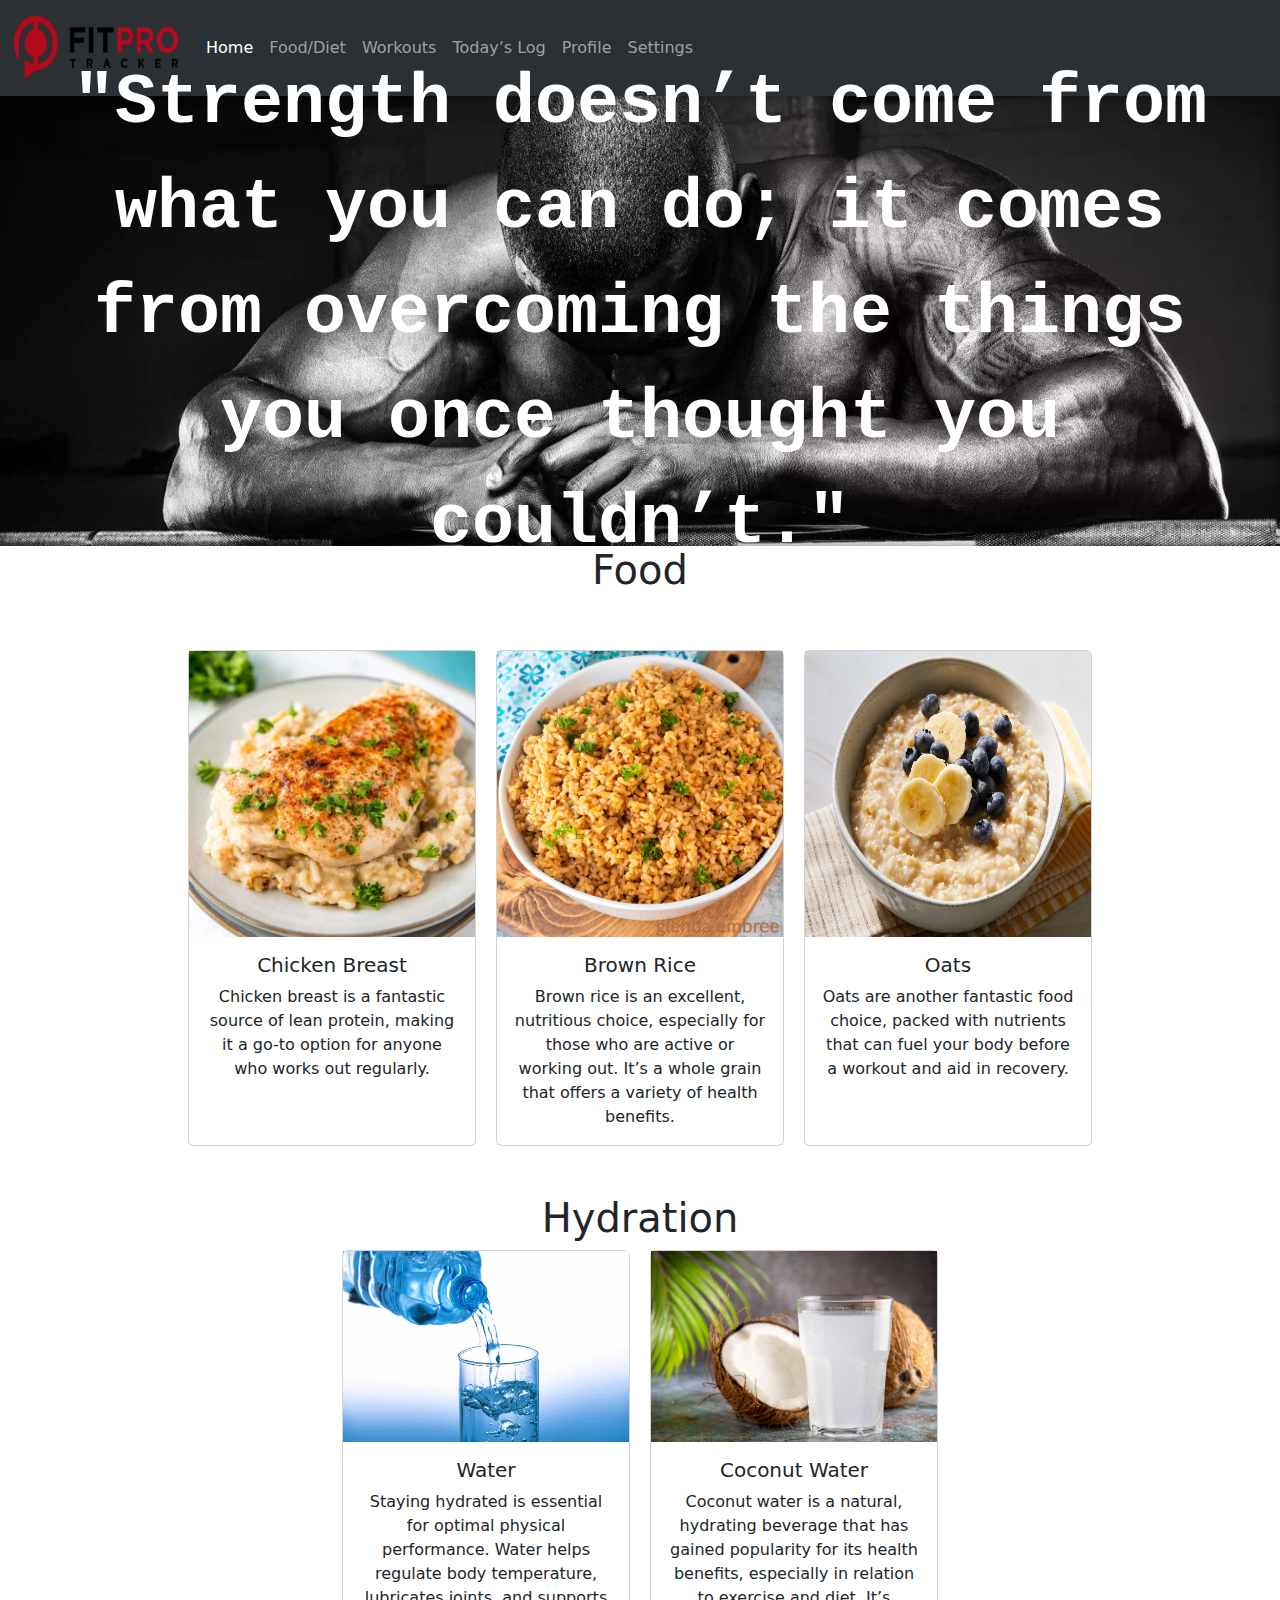
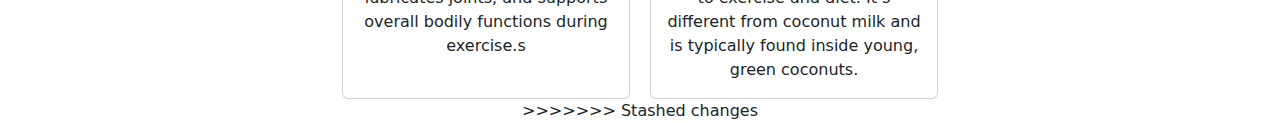
==== food.html @ 96aee72d "ledri food" ====
<!DOCTYPE html>
<html lang="en">
<head>
    <meta charset="UTF-8">
    <meta name="viewport" content="width=device-width, initial-scale=1.0">
    <title>Fitpro</title>
    <link rel="stylesheet" href="css/index.css">
    <link href="https://cdn.jsdelivr.net/npm/bootstrap@5.3.3/dist/css/bootstrap.min.css" rel="stylesheet" integrity="sha384-QWTKZyjpPEjISv5WaRU9OFeRpok6YctnYmDr5pNlyT2bRjXh0JMhjY6hW+ALEwIH" crossorigin="anonymous">

</head>
<body>
    <nav class="navbar navbar-expand-lg bg-body-tertiary" data-bs-theme="dark">
        <div class="container-fluid">
          <a class="navbar-brand" href="#"><img src="foto/logo.png" alt="logo" width="170px" height="70px"></a>
          <button class="navbar-toggler" type="button" data-bs-toggle="collapse" data-bs-target="#navbarSupportedContent" aria-controls="navbarSupportedContent" aria-expanded="false" aria-label="Toggle navigation">
            <span class="navbar-toggler-icon"></span>
          </button>
          <div class="collapse navbar-collapse" id="navbarSupportedContent">
            <ul class="navbar-nav me-auto mb-2 mb-lg-0">
              <li class="nav-item">
                <a class="nav-link active" aria-current="page" href="index.html">Home</a>
              </li>
              <li class="nav-item">
                <a class="nav-link" href="food.html">Food/Diet</a>
              </li>
              <li class="nav-item">
                <a class="nav-link" href="workouts.html">Workouts</a>
              </li>
              <li class="nav-item">
                <a class="nav-link" href="todays-log.html">Today’s Log</a>
              </li>
              <li class="nav-item">
                <a class="nav-link" href="profile.html">Profile</a>
              </li>
              <li class="nav-item">
                <a class="nav-link" href="settings.html">Settings</a>
              </li>
            </ul>
          </div>
        </div>
      </nav>

      <section class="hero">
        <p id="quote"></p>
      </section>

      <script src="js/index.js"></script>


      <div class="food" style="display: flex; justify-content: center; align-items: center; flex-direction: column; text-align: center;">
        <h1>Food</h1>
        <br><br>
        <div style="display: flex; justify-content: center; gap: 20px; flex-wrap: wrap;">
            <div class="card" style="width: 18rem;">
              <img src="foto/food1.jpg" alt="Chicken Breast">
              <div class="card-body">
                <h5 class="card-title">Chicken Breast</h5>
                <p class="card-text">Chicken breast is a fantastic source of lean protein, making it a go-to option for anyone who works out regularly.</p>
              </div>
            </div>
      
            <div class="card" style="width: 18rem;">
              <img src="foto/food2.jpg" alt="Brown Rice">
              <div class="card-body">
                <h5 class="card-title">Brown Rice</h5>
                <p class="card-text">Brown rice is an excellent, nutritious choice, especially for those who are active or working out. It’s a whole grain that offers a variety of health benefits.</p>
              </div>
            </div>
      
            <div class="card" style="width: 18rem;">
              <img src="foto/food3.jpg" alt="Oats" height="286px" width="286">
              <div class="card-body">
                <h5 class="card-title">Oats</h5>
                <p class="card-text">Oats are another fantastic food choice, packed with nutrients that can fuel your body before a workout and aid in recovery.</p>
              </div>
            </div>
        </div>
      
        <br><br>
        <h1>Hydration</h1>

        <div style="display: flex; justify-content: center; gap: 20px; flex-wrap: wrap;">
          <div class="card" style="width: 18rem;">
            <img src="foto/food4.jpg" alt="Water">
            <div class="card-body">
              <h5 class="card-title">Water</h5>
              <p class="card-text">Staying hydrated is essential for optimal physical performance. Water helps regulate body temperature, lubricates joints, and supports overall bodily functions during exercise.s</p>
            </div>
          </div>

          <div class="card" style="width: 18rem;">
            <img src="foto/food5.jpg" alt="Water">
            <div class="card-body">
              <h5 class="card-title">Coconut Water</h5>
              <p class="card-text">Coconut water is a natural, hydrating beverage that has gained popularity for its health benefits, especially in relation to exercise and diet. It’s different from coconut milk and is typically found inside young, green coconuts.</p>
              
            </div>
          </div>


      </div>
      



>>>>>>> Stashed changes
</body>
</html>

<script src="https://cdn.jsdelivr.net/npm/bootstrap@5.3.3/dist/js/bootstrap.bundle.min.js" integrity="sha384-YvpcrYf0tY3lHB60NNkmXc5s9fDVZLESaAA55NDzOxhy9GkcIdslK1eN7N6jIeHz" crossorigin="anonymous"></script>   
<script src="https://cdn.jsdelivr.net/npm/@popperjs/core@2.11.8/dist/umd/popper.min.js" integrity="sha384-I7E8VVD/ismYTF4hNIPjVp/Zjvgyol6VFvRkX/vR+Vc4jQkC+hVqc2pM8ODewa9r" crossorigin="anonymous"></script>
<script src="https://cdn.jsdelivr.net/npm/bootstrap@5.3.3/dist/js/bootstrap.min.js" integrity="sha384-0pUGZvbkm6XF6gxjEnlmuGrJXVbNuzT9qBBavbLwCsOGabYfZo0T0to5eqruptLy" crossorigin="anonymous"></script>
---- css/index.css ----
.hero {
    background: url('/foto/hero.jpg') no-repeat center center;
    background-attachment: fixed;
    background-size: cover;
    display: flex;
    flex-direction: column;
    justify-content: center;
    align-items: center;
    height: 50vh;
    color: white;
    text-align: center;
    padding: 5rem 1rem;
    position: relative;
    box-shadow: inset 0 0 15px rgba(0, 0, 0, 0.5);
  }

#quote{
    font-size: 70px;
    font-family: 'Courier New', Courier, monospace;
    font-weight: bold;
}
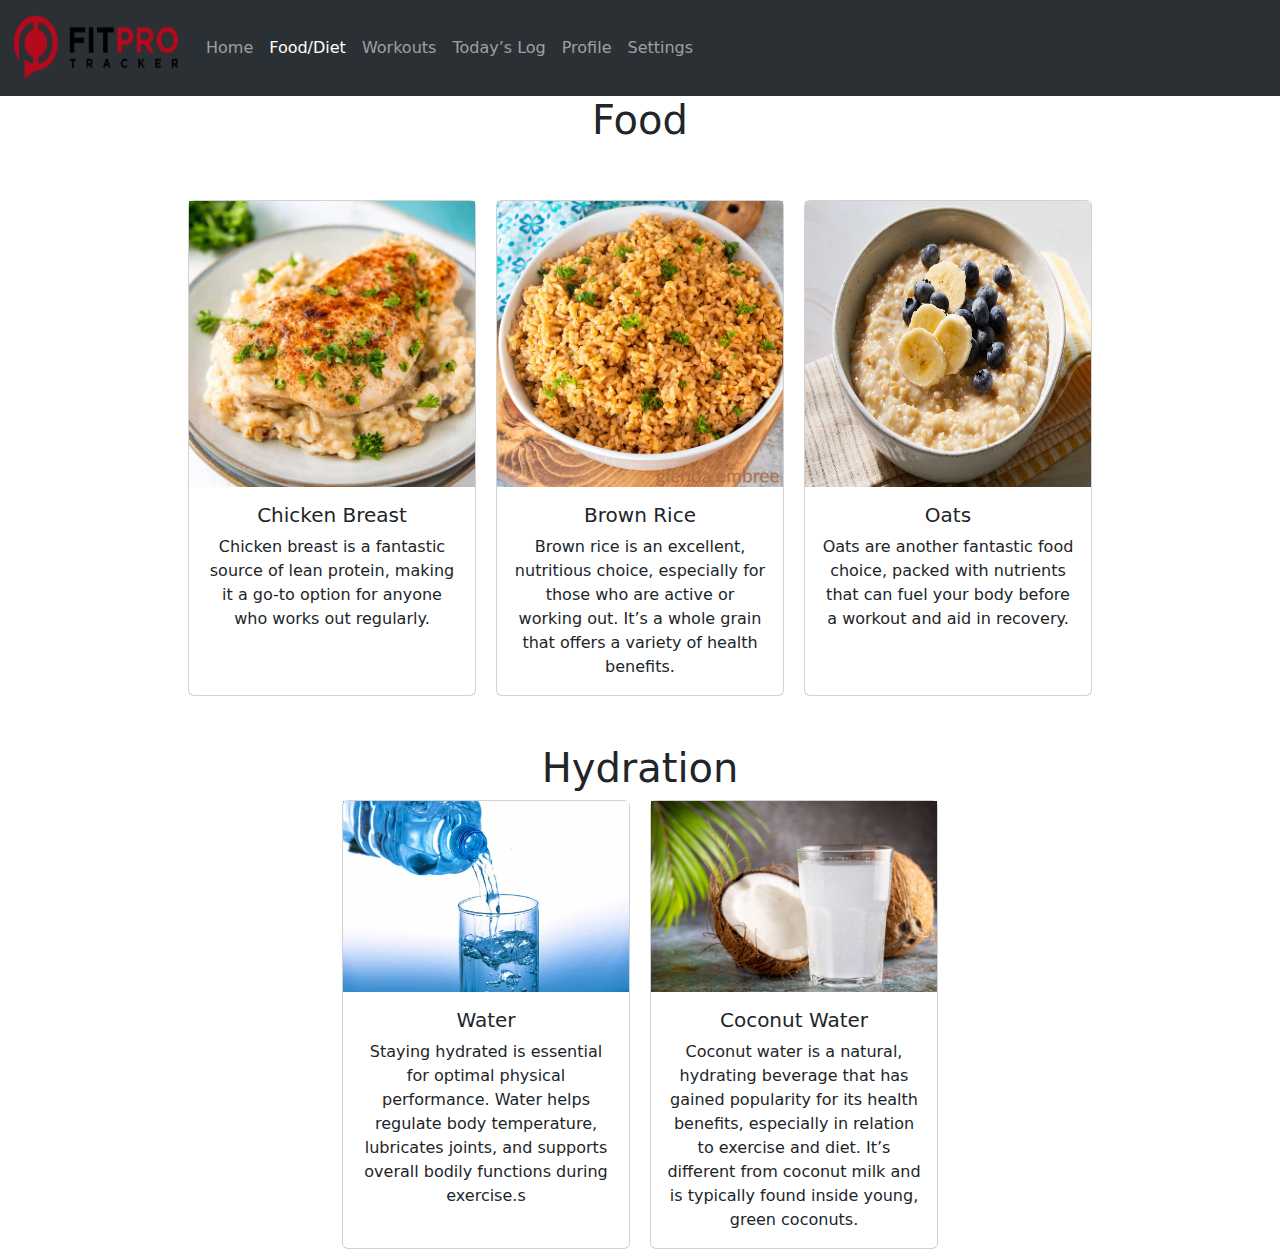
==== commit b8fafb6b: "riadi" ====
--- a/food.html
+++ b/food.html
@@ -18,10 +18,10 @@
           <div class="collapse navbar-collapse" id="navbarSupportedContent">
             <ul class="navbar-nav me-auto mb-2 mb-lg-0">
               <li class="nav-item">
-                <a class="nav-link active" aria-current="page" href="index.html">Home</a>
+                <a class="nav-link" aria-current="page" href="index.html">Home</a>
               </li>
               <li class="nav-item">
-                <a class="nav-link" href="food.html">Food/Diet</a>
+                <a class="nav-link active" href="food.html">Food/Diet</a>
               </li>
               <li class="nav-item">
                 <a class="nav-link" href="workouts.html">Workouts</a>
@@ -39,12 +39,6 @@
           </div>
         </div>
       </nav>
-
-      <section class="hero">
-        <p id="quote"></p>
-      </section>
-
-      <script src="js/index.js"></script>
 
 
       <div class="food" style="display: flex; justify-content: center; align-items: center; flex-direction: column; text-align: center;">
@@ -96,17 +90,11 @@
               
             </div>
           </div>
+      </div>
 
-
-      </div>
-      
-
-
-
->>>>>>> Stashed changes
 </body>
 </html>
 
 <script src="https://cdn.jsdelivr.net/npm/bootstrap@5.3.3/dist/js/bootstrap.bundle.min.js" integrity="sha384-YvpcrYf0tY3lHB60NNkmXc5s9fDVZLESaAA55NDzOxhy9GkcIdslK1eN7N6jIeHz" crossorigin="anonymous"></script>   
 <script src="https://cdn.jsdelivr.net/npm/@popperjs/core@2.11.8/dist/umd/popper.min.js" integrity="sha384-I7E8VVD/ismYTF4hNIPjVp/Zjvgyol6VFvRkX/vR+Vc4jQkC+hVqc2pM8ODewa9r" crossorigin="anonymous"></script>
-<script src="https://cdn.jsdelivr.net/npm/bootstrap@5.3.3/dist/js/bootstrap.min.js" integrity="sha384-0pUGZvbkm6XF6gxjEnlmuGrJXVbNuzT9qBBavbLwCsOGabYfZo0T0to5eqruptLy" crossorigin="anonymous"></script>+<script src="https://cdn.jsdelivr.net/npm/bootstrap@5.3.3/dist/js/bootstrap.min.js" integrity="sha384-0pUGZvbkm6XF6gxjEnlmuGrJXVbNuzT9qBBavbLwCsOGabYfZo0T0to5eqruptLy" crossorigin="anonymous"></script>
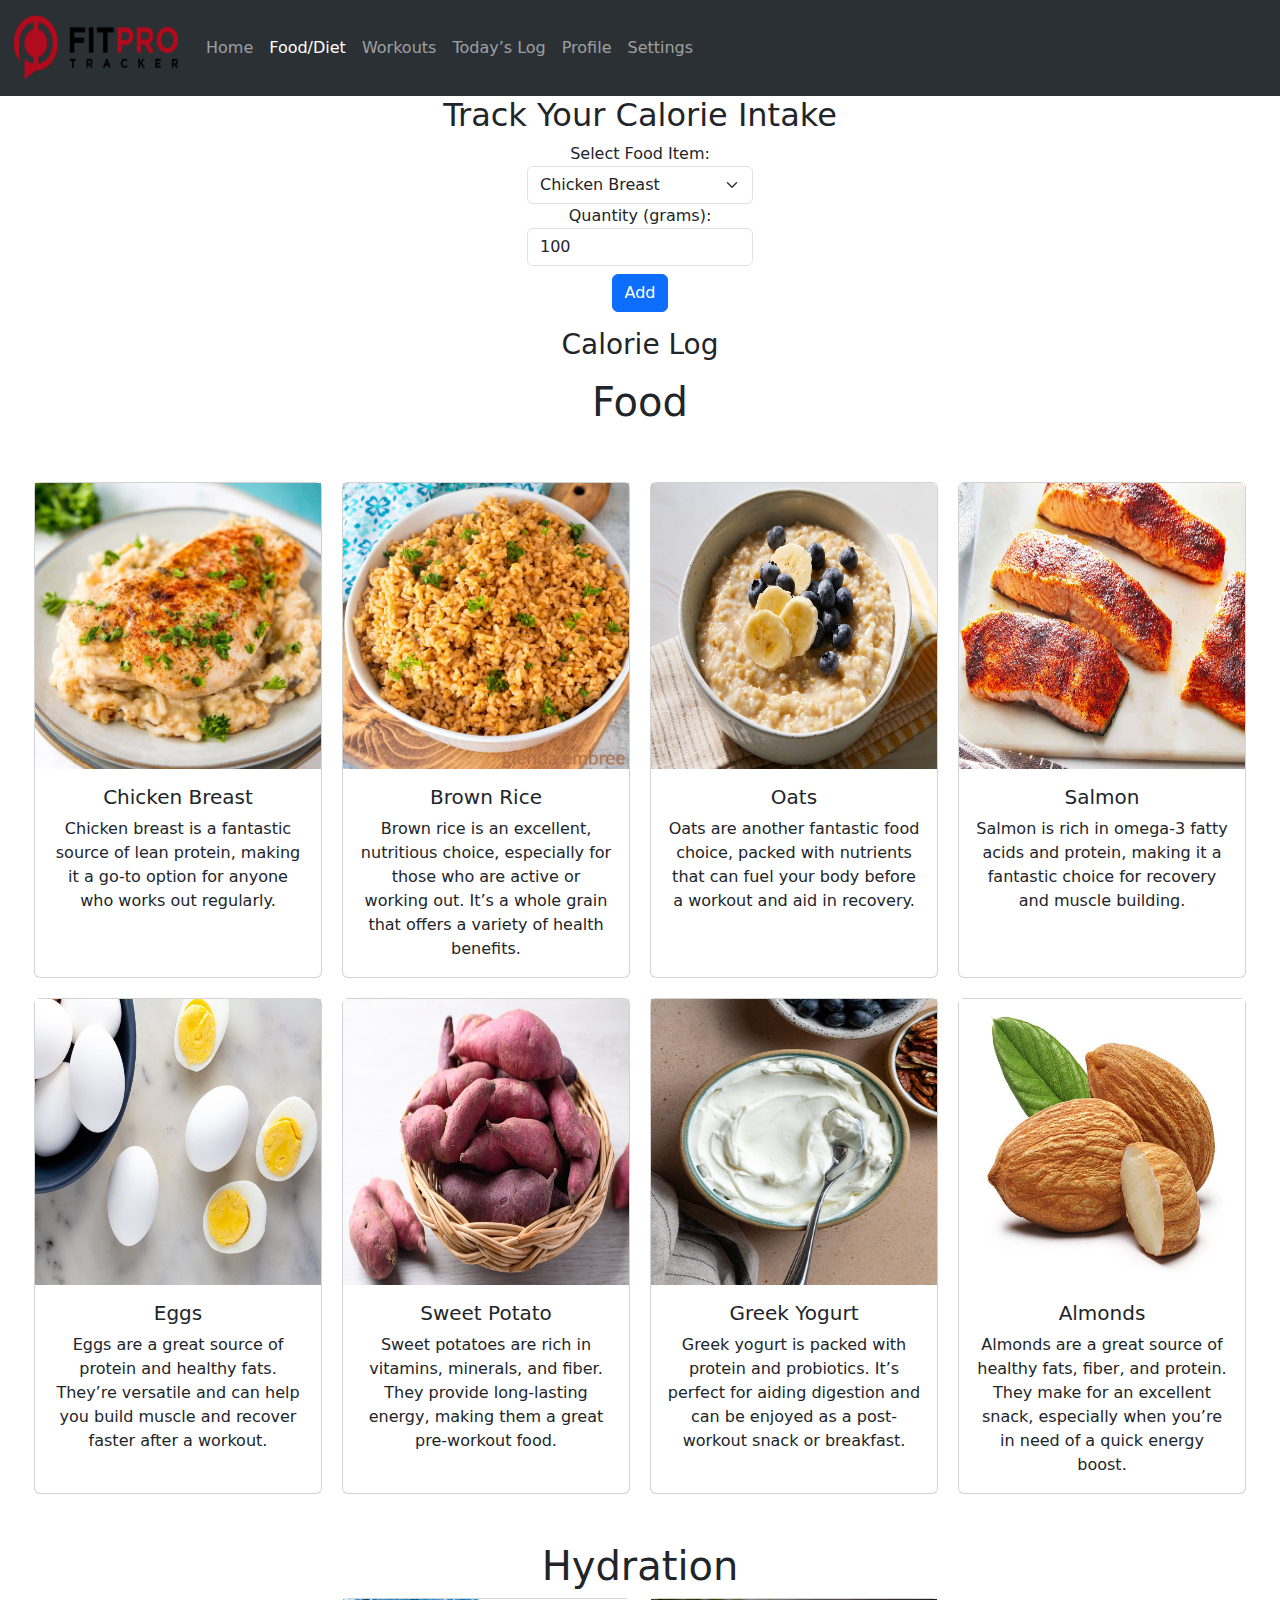
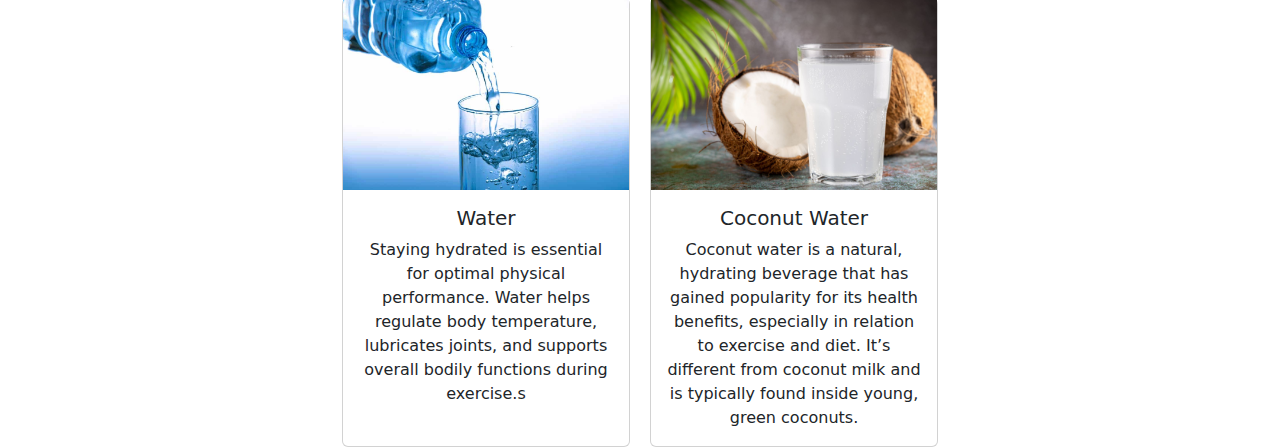
==== commit 22625749: "ledri food" ====
--- a/food.html
+++ b/food.html
@@ -40,6 +40,71 @@
         </div>
       </nav>
 
+<div class="calorie-form" style="display: flex; justify-content: center; align-items: center; flex-direction: column; text-align: center;">
+      <h2>Track Your Calorie Intake</h2>
+      <form id="calorie-form">
+          <label for="food-item">Select Food Item:</label>
+          <select id="food-item" class="form-select">
+              <option value="chicken-breast">Chicken Breast</option>
+              <option value="brown-rice">Brown Rice</option>
+              <option value="oats">Oats</option>
+              <option value="salmon">Salmon</option>
+              <option value="eggs">Eggs</option>
+              <option value="sweet-potato">Sweet Potato</option>
+              <option value="greek-yogurt">Greek Yogurt</option>
+              <option value="almonds">Almonds</option>
+          </select>
+      
+          <label for="quantity">Quantity (grams):</label>
+          <input type="number" id="quantity" class="form-control" min="1" value="100">
+      
+          <button type="button" onclick="addCalorieIntake()" class="btn btn-primary mt-2">Add</button>
+      </form>
+      
+      <div id="calories-log" class="mt-3">
+          <h3>Calorie Log</h3>
+          <ul id="log-list"></ul>
+      </div>
+      
+      <script>
+          function addCalorieIntake() {
+              let foodItem = document.getElementById('food-item').value;
+              let quantity = document.getElementById('quantity').value;
+      
+              
+              let calories = 0;
+              if (foodItem === 'chicken-breast') {
+                  calories = 165 * (quantity / 100);
+              } else if (foodItem === 'brown-rice') {
+                  calories = 111 * (quantity / 100);
+              } else if (foodItem === 'oats') {
+                  calories = 68 * (quantity / 100);
+              }
+              else if (foodItem === 'salmon') {
+                  calories = 180 * (quantity / 100);
+                  }
+                  else if (foodItem === 'eggs') {
+                      calories = 70 * (quantity / 100);
+                      }
+                      else if (foodItem === 'sweet-potato') {
+                          calories = 105 * (quantity / 100);
+                          }
+                          else if (foodItem === 'greek-yogurt') {
+                              calories = 40 * (quantity / 100);
+                              }
+                              else if (foodItem === 'almonds') {
+                                  calories = 280 * (quantity / 100);
+                                  }
+      
+              let logList = document.getElementById('log-list');
+              let newLogItem = document.createElement('li');
+              newLogItem.textContent = `${foodItem.charAt(0).toUpperCase() + foodItem.slice(1)} - ${quantity}g - ${calories.toFixed(2)} calories`;
+              logList.appendChild(newLogItem);
+          }
+      </script>
+           
+    </div>
+      
 
       <div class="food" style="display: flex; justify-content: center; align-items: center; flex-direction: column; text-align: center;">
         <h1>Food</h1>
@@ -67,6 +132,46 @@
                 <h5 class="card-title">Oats</h5>
                 <p class="card-text">Oats are another fantastic food choice, packed with nutrients that can fuel your body before a workout and aid in recovery.</p>
               </div>
+            </div>
+
+            <div class="card" style="width: 18rem;">
+                <img src="foto/food6.jpg" alt="Salmon" height="286px" width="286">
+                <div class="card-body">
+                    <h5 class="card-title">Salmon</h5>
+                    <p class="card-text">Salmon is rich in omega-3 fatty acids and protein, making it a fantastic choice for recovery and muscle building.</p>
+                </div>
+            </div>
+
+            <div class="card" style="width: 18rem;">
+                <img src="foto/food7.jpg" alt="Eggs" height="286px" width="286">
+                <div class="card-body">
+                    <h5 class="card-title">Eggs</h5>
+                    <p class="card-text">Eggs are a great source of protein and healthy fats. They’re versatile and can help you build muscle and recover faster after a workout.</p>
+                </div>
+            </div>
+        
+            <div class="card" style="width: 18rem;">
+                <img src="foto/food8.jpg" alt="Sweet Potato" height="286px" width="286">
+                <div class="card-body">
+                    <h5 class="card-title">Sweet Potato</h5>
+                    <p class="card-text">Sweet potatoes are rich in vitamins, minerals, and fiber. They provide long-lasting energy, making them a great pre-workout food.</p>
+                </div>
+            </div>
+        
+            <div class="card" style="width: 18rem;">
+                <img src="foto/food9.jpg" alt="Greek Yogurt" height="286px" width="286">
+                <div class="card-body">
+                    <h5 class="card-title">Greek Yogurt</h5>
+                    <p class="card-text">Greek yogurt is packed with protein and probiotics. It’s perfect for aiding digestion and can be enjoyed as a post-workout snack or breakfast.</p>
+                </div>
+            </div>
+        
+            <div class="card" style="width: 18rem;">
+                <img src="foto/food10.jpg" alt="Almonds" height="286px" width="286">
+                <div class="card-body">
+                    <h5 class="card-title">Almonds</h5>
+                    <p class="card-text">Almonds are a great source of healthy fats, fiber, and protein. They make for an excellent snack, especially when you’re in need of a quick energy boost.</p>
+                </div>
             </div>
         </div>
       
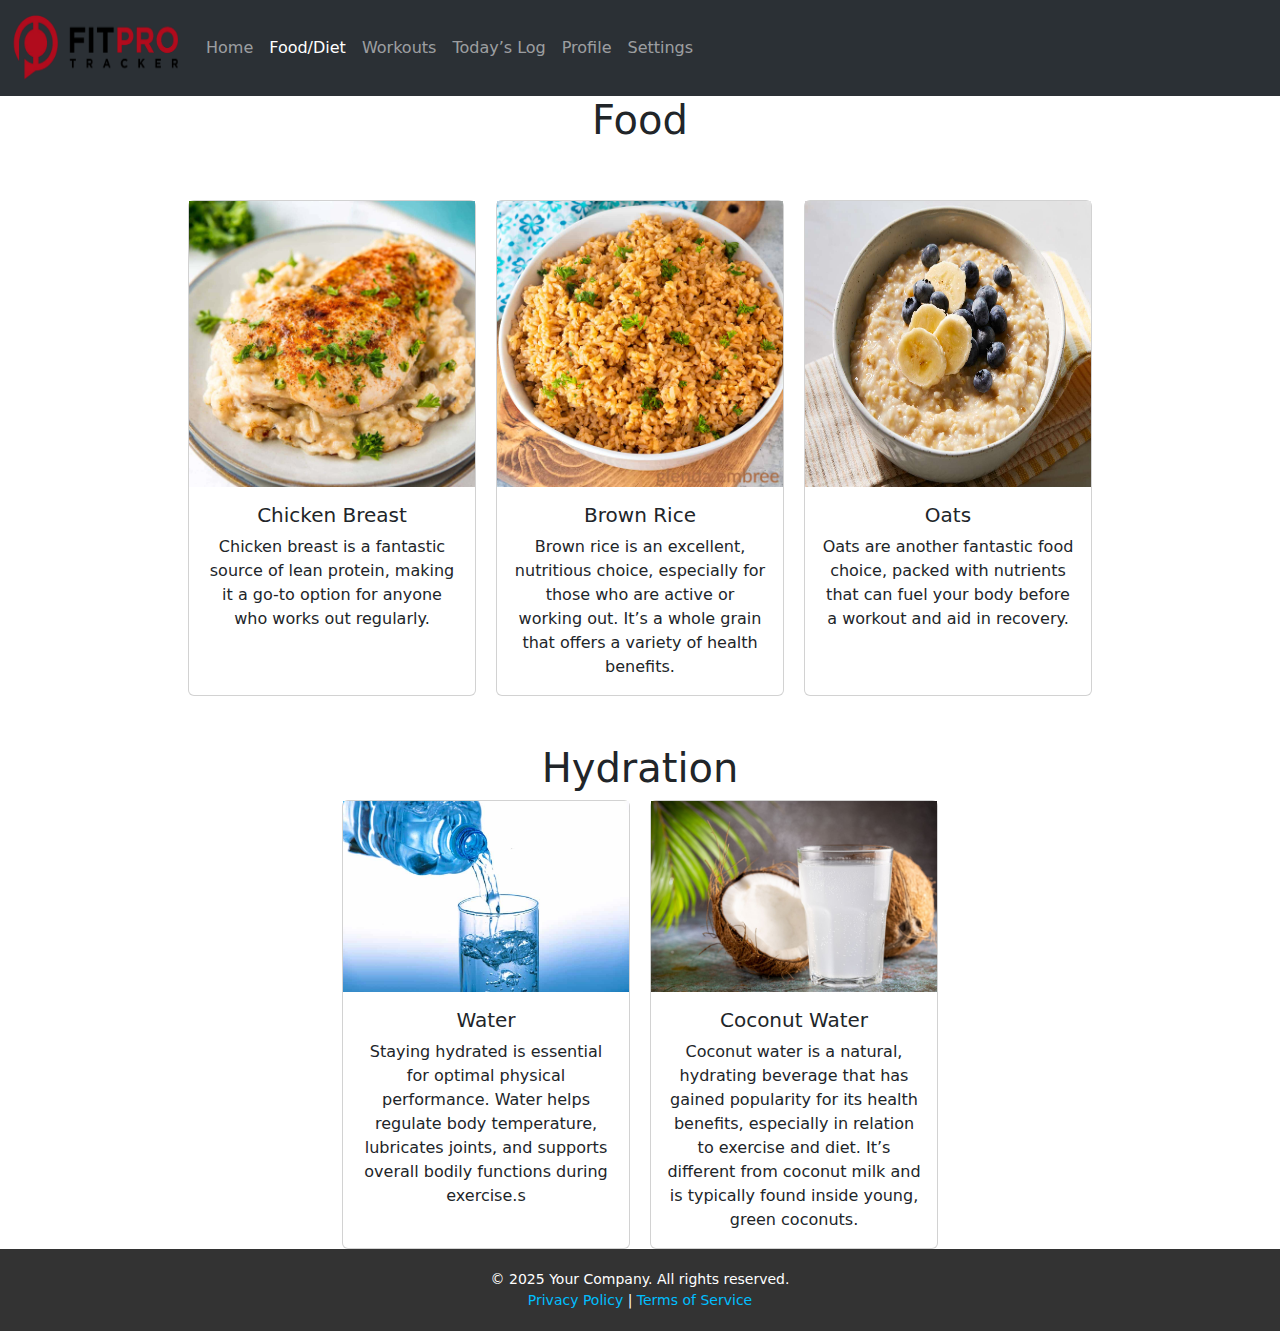
==== commit 0092c6f2: "workouts" ====
--- a/food.html
+++ b/food.html
@@ -5,6 +5,7 @@
     <meta name="viewport" content="width=device-width, initial-scale=1.0">
     <title>Fitpro</title>
     <link rel="stylesheet" href="css/index.css">
+    <link rel="stylesheet" href="css/styles.css">
     <link href="https://cdn.jsdelivr.net/npm/bootstrap@5.3.3/dist/css/bootstrap.min.css" rel="stylesheet" integrity="sha384-QWTKZyjpPEjISv5WaRU9OFeRpok6YctnYmDr5pNlyT2bRjXh0JMhjY6hW+ALEwIH" crossorigin="anonymous">
 
 </head>
@@ -40,71 +41,6 @@
         </div>
       </nav>
 
-<div class="calorie-form" style="display: flex; justify-content: center; align-items: center; flex-direction: column; text-align: center;">
-      <h2>Track Your Calorie Intake</h2>
-      <form id="calorie-form">
-          <label for="food-item">Select Food Item:</label>
-          <select id="food-item" class="form-select">
-              <option value="chicken-breast">Chicken Breast</option>
-              <option value="brown-rice">Brown Rice</option>
-              <option value="oats">Oats</option>
-              <option value="salmon">Salmon</option>
-              <option value="eggs">Eggs</option>
-              <option value="sweet-potato">Sweet Potato</option>
-              <option value="greek-yogurt">Greek Yogurt</option>
-              <option value="almonds">Almonds</option>
-          </select>
-      
-          <label for="quantity">Quantity (grams):</label>
-          <input type="number" id="quantity" class="form-control" min="1" value="100">
-      
-          <button type="button" onclick="addCalorieIntake()" class="btn btn-primary mt-2">Add</button>
-      </form>
-      
-      <div id="calories-log" class="mt-3">
-          <h3>Calorie Log</h3>
-          <ul id="log-list"></ul>
-      </div>
-      
-      <script>
-          function addCalorieIntake() {
-              let foodItem = document.getElementById('food-item').value;
-              let quantity = document.getElementById('quantity').value;
-      
-              
-              let calories = 0;
-              if (foodItem === 'chicken-breast') {
-                  calories = 165 * (quantity / 100);
-              } else if (foodItem === 'brown-rice') {
-                  calories = 111 * (quantity / 100);
-              } else if (foodItem === 'oats') {
-                  calories = 68 * (quantity / 100);
-              }
-              else if (foodItem === 'salmon') {
-                  calories = 180 * (quantity / 100);
-                  }
-                  else if (foodItem === 'eggs') {
-                      calories = 70 * (quantity / 100);
-                      }
-                      else if (foodItem === 'sweet-potato') {
-                          calories = 105 * (quantity / 100);
-                          }
-                          else if (foodItem === 'greek-yogurt') {
-                              calories = 40 * (quantity / 100);
-                              }
-                              else if (foodItem === 'almonds') {
-                                  calories = 280 * (quantity / 100);
-                                  }
-      
-              let logList = document.getElementById('log-list');
-              let newLogItem = document.createElement('li');
-              newLogItem.textContent = `${foodItem.charAt(0).toUpperCase() + foodItem.slice(1)} - ${quantity}g - ${calories.toFixed(2)} calories`;
-              logList.appendChild(newLogItem);
-          }
-      </script>
-           
-    </div>
-      
 
       <div class="food" style="display: flex; justify-content: center; align-items: center; flex-direction: column; text-align: center;">
         <h1>Food</h1>
@@ -133,46 +69,6 @@
                 <p class="card-text">Oats are another fantastic food choice, packed with nutrients that can fuel your body before a workout and aid in recovery.</p>
               </div>
             </div>
-
-            <div class="card" style="width: 18rem;">
-                <img src="foto/food6.jpg" alt="Salmon" height="286px" width="286">
-                <div class="card-body">
-                    <h5 class="card-title">Salmon</h5>
-                    <p class="card-text">Salmon is rich in omega-3 fatty acids and protein, making it a fantastic choice for recovery and muscle building.</p>
-                </div>
-            </div>
-
-            <div class="card" style="width: 18rem;">
-                <img src="foto/food7.jpg" alt="Eggs" height="286px" width="286">
-                <div class="card-body">
-                    <h5 class="card-title">Eggs</h5>
-                    <p class="card-text">Eggs are a great source of protein and healthy fats. They’re versatile and can help you build muscle and recover faster after a workout.</p>
-                </div>
-            </div>
-        
-            <div class="card" style="width: 18rem;">
-                <img src="foto/food8.jpg" alt="Sweet Potato" height="286px" width="286">
-                <div class="card-body">
-                    <h5 class="card-title">Sweet Potato</h5>
-                    <p class="card-text">Sweet potatoes are rich in vitamins, minerals, and fiber. They provide long-lasting energy, making them a great pre-workout food.</p>
-                </div>
-            </div>
-        
-            <div class="card" style="width: 18rem;">
-                <img src="foto/food9.jpg" alt="Greek Yogurt" height="286px" width="286">
-                <div class="card-body">
-                    <h5 class="card-title">Greek Yogurt</h5>
-                    <p class="card-text">Greek yogurt is packed with protein and probiotics. It’s perfect for aiding digestion and can be enjoyed as a post-workout snack or breakfast.</p>
-                </div>
-            </div>
-        
-            <div class="card" style="width: 18rem;">
-                <img src="foto/food10.jpg" alt="Almonds" height="286px" width="286">
-                <div class="card-body">
-                    <h5 class="card-title">Almonds</h5>
-                    <p class="card-text">Almonds are a great source of healthy fats, fiber, and protein. They make for an excellent snack, especially when you’re in need of a quick energy boost.</p>
-                </div>
-            </div>
         </div>
       
         <br><br>
@@ -197,6 +93,11 @@
           </div>
       </div>
 
+      <footer>
+        <p>&copy; 2025 Your Company. All rights reserved.</p>
+        <p><a href="#">Privacy Policy</a> | <a href="#">Terms of Service</a></p>
+    </footer>
+
 </body>
 </html>
 
--- a/css/styles.css
+++ b/css/styles.css
@@ -0,0 +1,30 @@
+footer {
+    background-color: #333; /* Ngjyra e sfondit */
+    color: white; /* Ngjyra e tekstit */
+    padding: 20px; /* Hapësira rreth footer-it */
+    text-align: center; /* Qendërson tekstin */
+    position: relative;
+    bottom: 0;
+    width: 100%;
+}
+
+footer p {
+    margin: 0;
+    font-size: 14px;
+}
+
+footer a {
+    color: #00bfff; /* Ngjyra e lidhjeve */
+    text-decoration: none; /* Hiq linjat poshtë lidhjeve */
+}
+
+footer a:hover {
+    text-decoration: underline; /* Nënvizimi i lidhjeve kur kalon miu */
+}
+
+/* Përgjigje për pajisje mobile */
+@media (max-width: 600px) {
+    footer {
+        font-size: 12px; /* Ul madhësinë e fontit në ekrane të vogla */
+    }
+}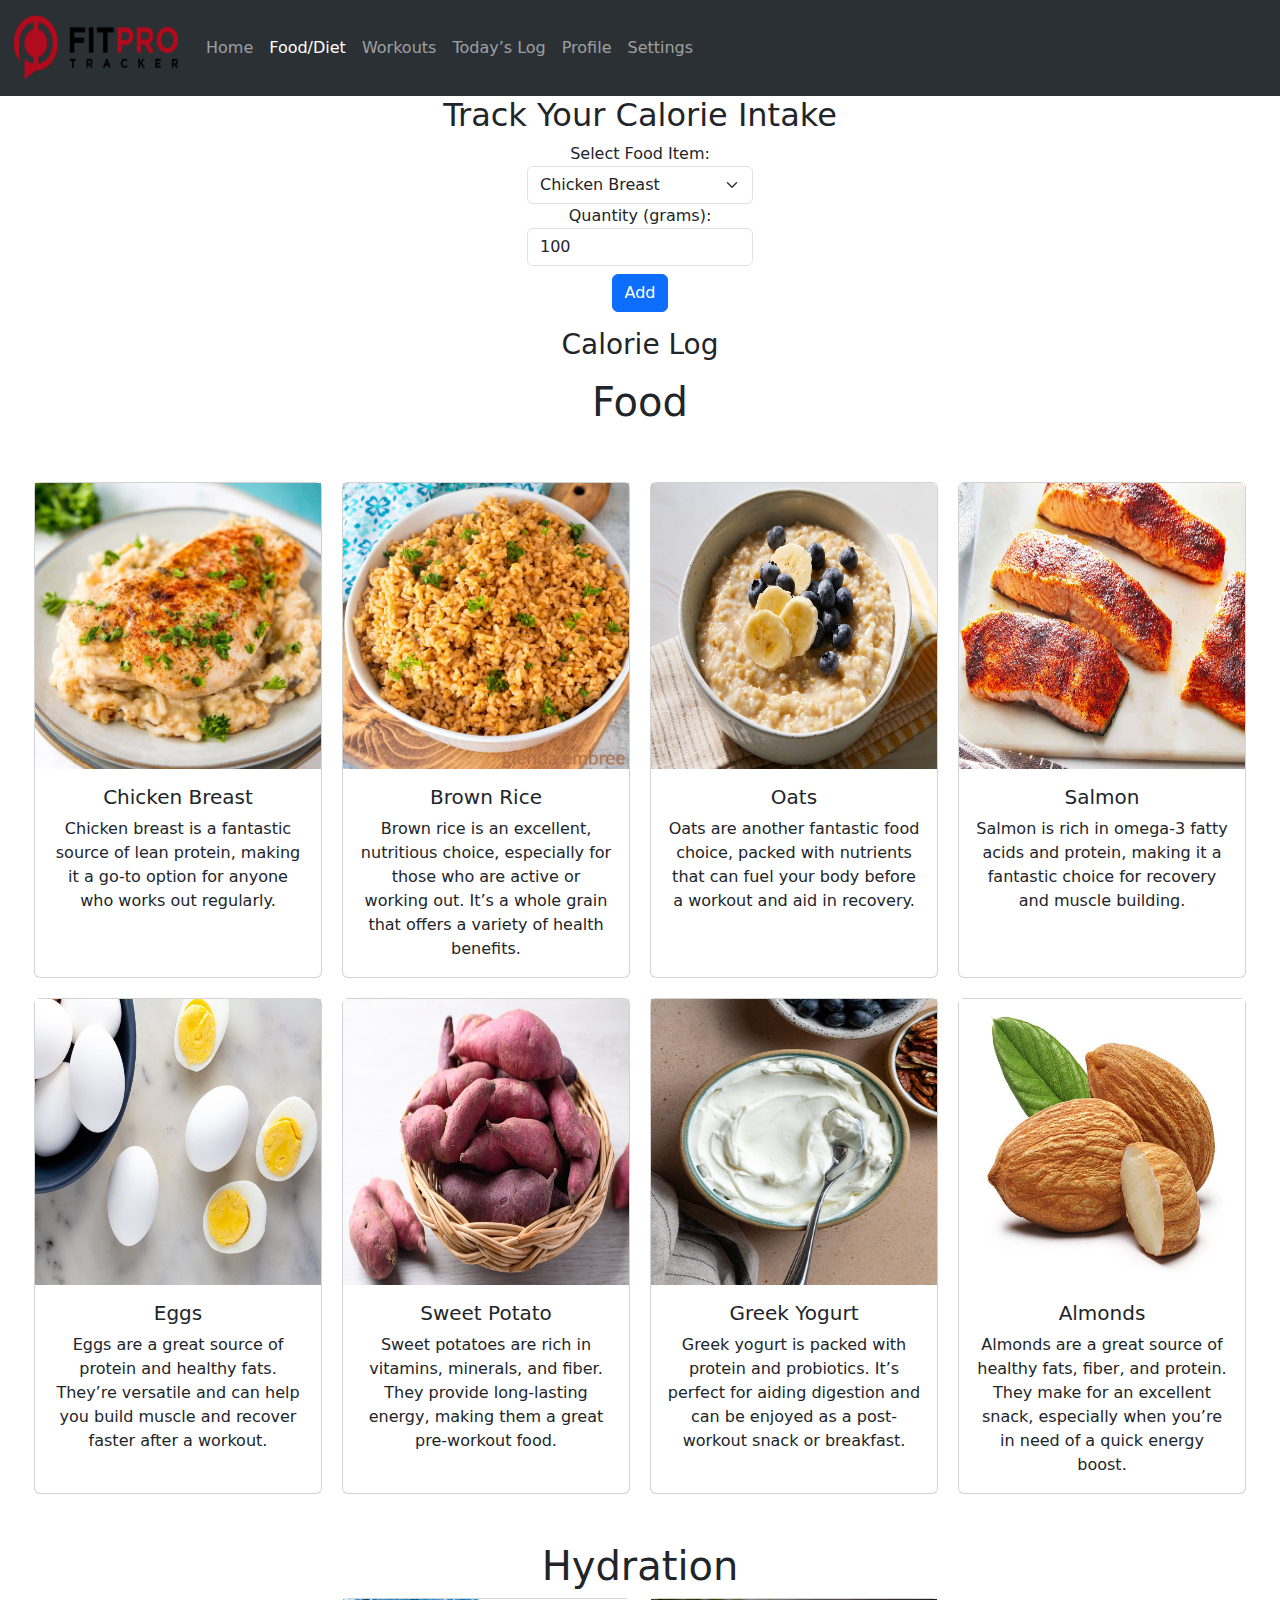
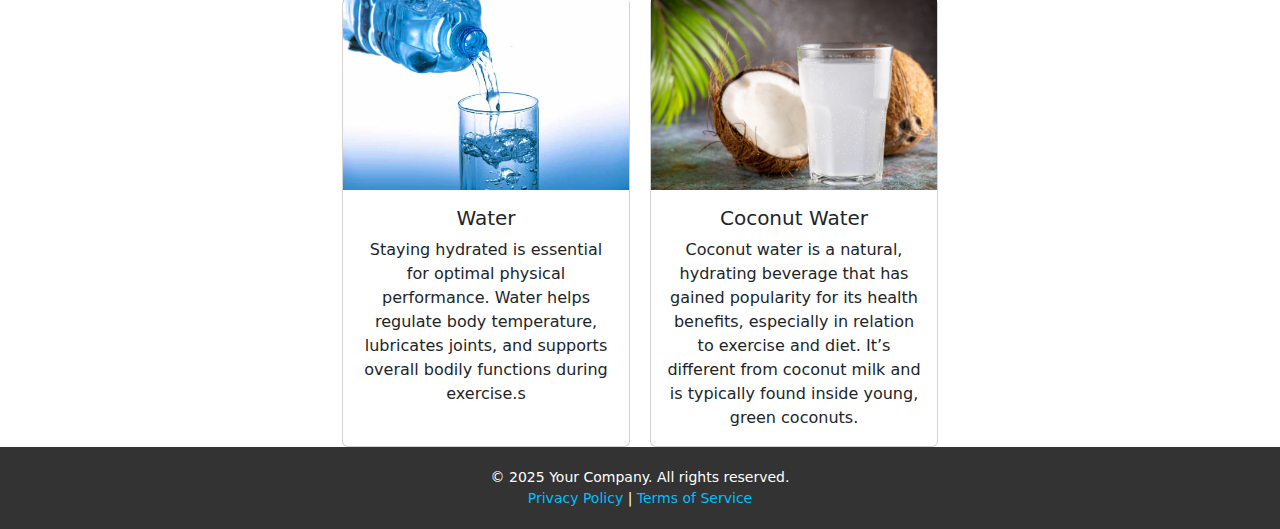
==== commit b92fc44c: "Merge branch 'main' of https://github.com/riadgashi24/Group-project" ====
--- a/food.html
+++ b/food.html
@@ -41,6 +41,71 @@
         </div>
       </nav>
 
+<div class="calorie-form" style="display: flex; justify-content: center; align-items: center; flex-direction: column; text-align: center;">
+      <h2>Track Your Calorie Intake</h2>
+      <form id="calorie-form">
+          <label for="food-item">Select Food Item:</label>
+          <select id="food-item" class="form-select">
+              <option value="chicken-breast">Chicken Breast</option>
+              <option value="brown-rice">Brown Rice</option>
+              <option value="oats">Oats</option>
+              <option value="salmon">Salmon</option>
+              <option value="eggs">Eggs</option>
+              <option value="sweet-potato">Sweet Potato</option>
+              <option value="greek-yogurt">Greek Yogurt</option>
+              <option value="almonds">Almonds</option>
+          </select>
+      
+          <label for="quantity">Quantity (grams):</label>
+          <input type="number" id="quantity" class="form-control" min="1" value="100">
+      
+          <button type="button" onclick="addCalorieIntake()" class="btn btn-primary mt-2">Add</button>
+      </form>
+      
+      <div id="calories-log" class="mt-3">
+          <h3>Calorie Log</h3>
+          <ul id="log-list"></ul>
+      </div>
+      
+      <script>
+          function addCalorieIntake() {
+              let foodItem = document.getElementById('food-item').value;
+              let quantity = document.getElementById('quantity').value;
+      
+              
+              let calories = 0;
+              if (foodItem === 'chicken-breast') {
+                  calories = 165 * (quantity / 100);
+              } else if (foodItem === 'brown-rice') {
+                  calories = 111 * (quantity / 100);
+              } else if (foodItem === 'oats') {
+                  calories = 68 * (quantity / 100);
+              }
+              else if (foodItem === 'salmon') {
+                  calories = 180 * (quantity / 100);
+                  }
+                  else if (foodItem === 'eggs') {
+                      calories = 70 * (quantity / 100);
+                      }
+                      else if (foodItem === 'sweet-potato') {
+                          calories = 105 * (quantity / 100);
+                          }
+                          else if (foodItem === 'greek-yogurt') {
+                              calories = 40 * (quantity / 100);
+                              }
+                              else if (foodItem === 'almonds') {
+                                  calories = 280 * (quantity / 100);
+                                  }
+      
+              let logList = document.getElementById('log-list');
+              let newLogItem = document.createElement('li');
+              newLogItem.textContent = `${foodItem.charAt(0).toUpperCase() + foodItem.slice(1)} - ${quantity}g - ${calories.toFixed(2)} calories`;
+              logList.appendChild(newLogItem);
+          }
+      </script>
+           
+    </div>
+      
 
       <div class="food" style="display: flex; justify-content: center; align-items: center; flex-direction: column; text-align: center;">
         <h1>Food</h1>
@@ -68,6 +133,46 @@
                 <h5 class="card-title">Oats</h5>
                 <p class="card-text">Oats are another fantastic food choice, packed with nutrients that can fuel your body before a workout and aid in recovery.</p>
               </div>
+            </div>
+
+            <div class="card" style="width: 18rem;">
+                <img src="foto/food6.jpg" alt="Salmon" height="286px" width="286">
+                <div class="card-body">
+                    <h5 class="card-title">Salmon</h5>
+                    <p class="card-text">Salmon is rich in omega-3 fatty acids and protein, making it a fantastic choice for recovery and muscle building.</p>
+                </div>
+            </div>
+
+            <div class="card" style="width: 18rem;">
+                <img src="foto/food7.jpg" alt="Eggs" height="286px" width="286">
+                <div class="card-body">
+                    <h5 class="card-title">Eggs</h5>
+                    <p class="card-text">Eggs are a great source of protein and healthy fats. They’re versatile and can help you build muscle and recover faster after a workout.</p>
+                </div>
+            </div>
+        
+            <div class="card" style="width: 18rem;">
+                <img src="foto/food8.jpg" alt="Sweet Potato" height="286px" width="286">
+                <div class="card-body">
+                    <h5 class="card-title">Sweet Potato</h5>
+                    <p class="card-text">Sweet potatoes are rich in vitamins, minerals, and fiber. They provide long-lasting energy, making them a great pre-workout food.</p>
+                </div>
+            </div>
+        
+            <div class="card" style="width: 18rem;">
+                <img src="foto/food9.jpg" alt="Greek Yogurt" height="286px" width="286">
+                <div class="card-body">
+                    <h5 class="card-title">Greek Yogurt</h5>
+                    <p class="card-text">Greek yogurt is packed with protein and probiotics. It’s perfect for aiding digestion and can be enjoyed as a post-workout snack or breakfast.</p>
+                </div>
+            </div>
+        
+            <div class="card" style="width: 18rem;">
+                <img src="foto/food10.jpg" alt="Almonds" height="286px" width="286">
+                <div class="card-body">
+                    <h5 class="card-title">Almonds</h5>
+                    <p class="card-text">Almonds are a great source of healthy fats, fiber, and protein. They make for an excellent snack, especially when you’re in need of a quick energy boost.</p>
+                </div>
             </div>
         </div>
       
